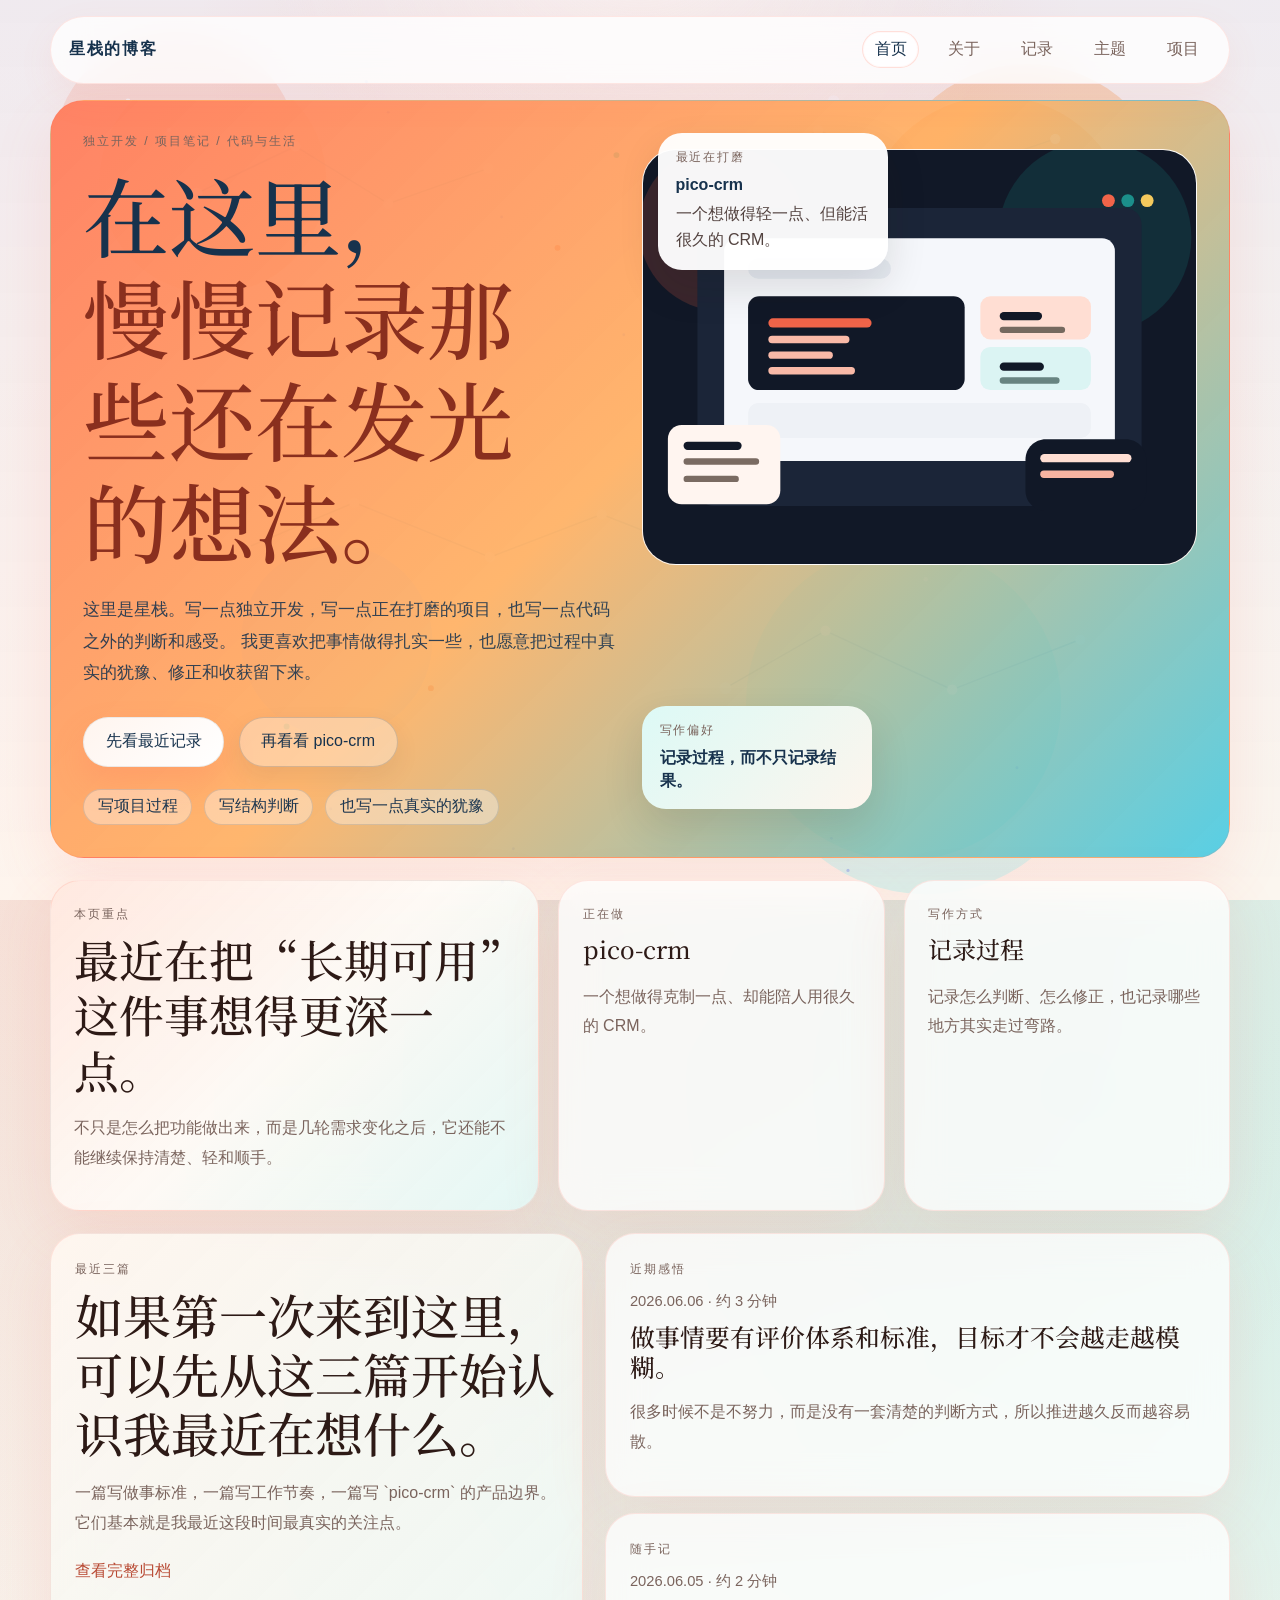
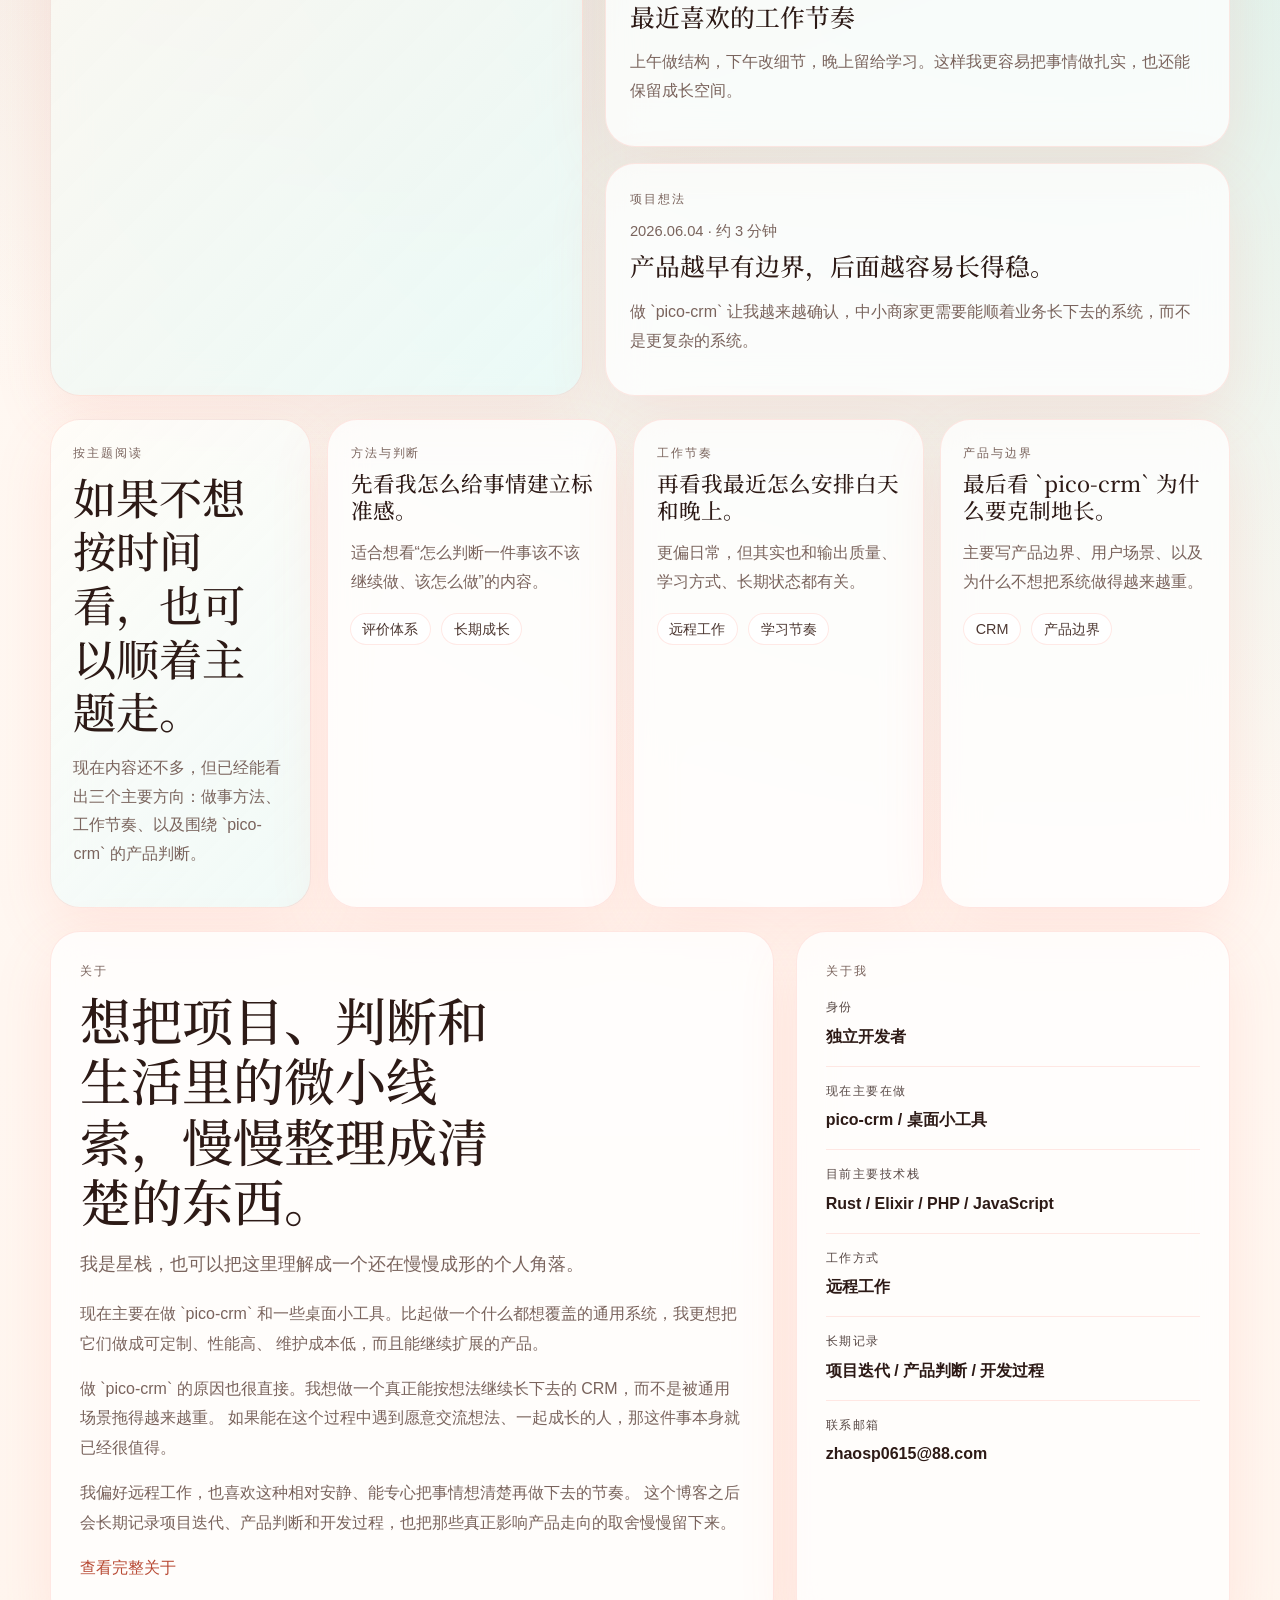
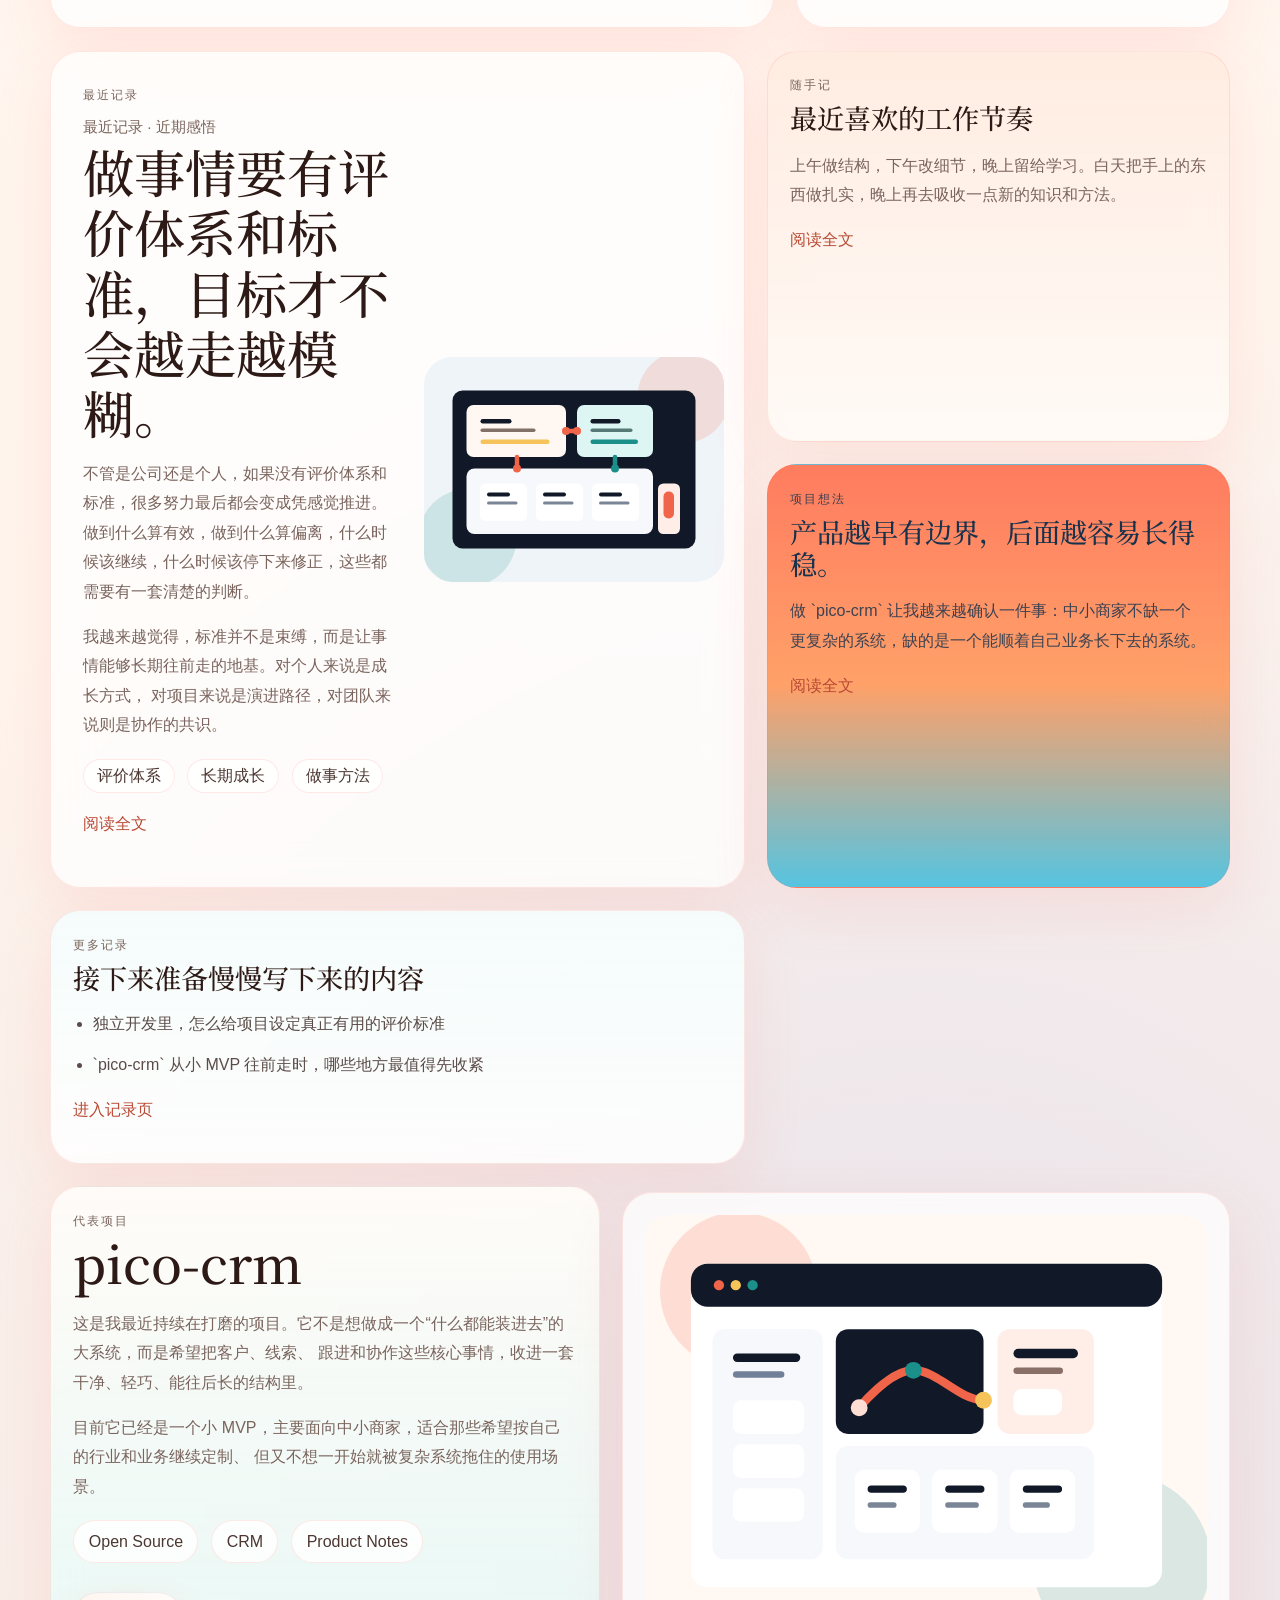
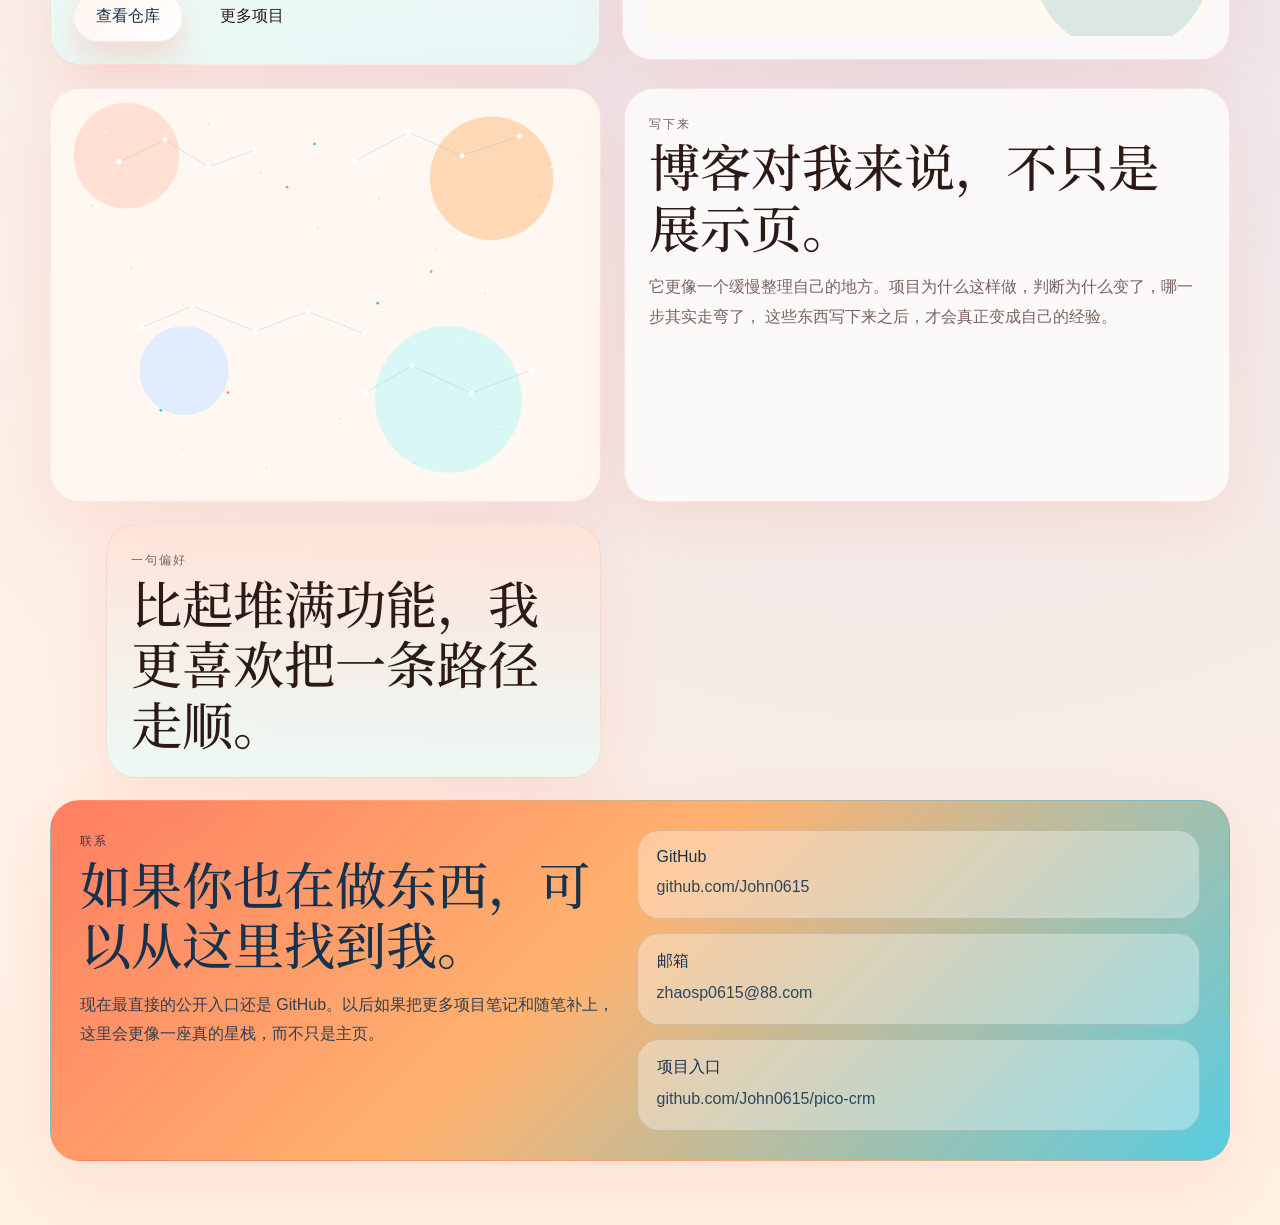
==== docs/index.html @ ecb3c275 "init" ====
<!DOCTYPE html>
<html lang="zh-CN">
<head>
  <meta charset="UTF-8">
  <meta name="viewport" content="width=device-width, initial-scale=1.0">
  <title>星栈的博客</title>
  <meta
    name="description"
    content="星栈的博客。记录独立开发、项目打磨、代码笔记，以及那些慢慢成形的产品想法。"
  >
  <meta name="theme-color" content="#ff7b5c">
  <meta property="og:title" content="星栈的博客">
  <meta property="og:description" content="独立开发、项目笔记、代码和生活碎片，慢慢堆成一座属于自己的星栈。">
  <meta property="og:type" content="website">
  <link rel="preconnect" href="https://fonts.googleapis.com">
  <link rel="preconnect" href="https://fonts.gstatic.com" crossorigin>
  <link href="https://fonts.googleapis.com/css2?family=IBM+Plex+Sans+SC:wght@400;500;700&family=Noto+Serif+SC:wght@400;500;700&display=swap" rel="stylesheet">
  <link rel="stylesheet" href="styles.css">
</head>
<body>
  <div class="background-sky" aria-hidden="true"></div>
  <div class="page-shell">
    <header class="site-header">
      <a class="brand" href="#top">星栈的博客</a>
      <nav class="site-nav" aria-label="Primary">
        <a href="index.html" aria-current="page">首页</a>
        <a href="about.html">关于</a>
        <a href="records.html">记录</a>
        <a href="topics.html">主题</a>
        <a href="projects.html">项目</a>
      </nav>
    </header>

    <section class="hero" id="top">
      <div class="hero-copy">
        <p class="eyebrow">独立开发 / 项目笔记 / 代码与生活</p>
        <h1>
          在这里，
          <span>慢慢记录那些还在发光的想法。</span>
        </h1>
        <p class="intro">
          这里是星栈。写一点独立开发，写一点正在打磨的项目，也写一点代码之外的判断和感受。
          我更喜欢把事情做得扎实一些，也愿意把过程中真实的犹豫、修正和收获留下来。
        </p>
        <div class="hero-actions">
          <a class="button primary" href="records.html">先看最近记录</a>
          <a class="button secondary" href="https://github.com/John0615/pico-crm">再看看 pico-crm</a>
        </div>
        <div class="hero-summary">
          <span>写项目过程</span>
          <span>写结构判断</span>
          <span>也写一点真实的犹豫</span>
        </div>
      </div>

      <div class="hero-scene">
        <div class="hero-image hero-image-main">
          <img src="assets/hero-studio.svg" alt="带有夜色氛围的开发工作台插画">
        </div>
        <div class="scene-note scene-note-top">
          <p>最近在打磨</p>
          <strong>pico-crm</strong>
          <span>一个想做得轻一点、但能活很久的 CRM。</span>
        </div>
        <div class="scene-note scene-note-bottom">
          <p>写作偏好</p>
          <strong>记录过程，而不只记录结果。</strong>
        </div>
      </div>
    </section>

    <main>
      <section class="focus-band">
        <article class="panel focus-card focus-card-primary">
          <p class="section-label">本页重点</p>
          <h2>最近在把“长期可用”这件事想得更深一点。</h2>
          <p>
            不只是怎么把功能做出来，而是几轮需求变化之后，它还能不能继续保持清楚、轻和顺手。
          </p>
        </article>

        <article class="panel focus-card">
          <p class="section-label">正在做</p>
          <h3>pico-crm</h3>
          <p>一个想做得克制一点、却能陪人用很久的 CRM。</p>
        </article>

        <article class="panel focus-card">
          <p class="section-label">写作方式</p>
          <h3>记录过程</h3>
          <p>记录怎么判断、怎么修正，也记录哪些地方其实走过弯路。</p>
        </article>
      </section>

      <section class="latest-grid">
        <article class="panel latest-lead">
          <p class="section-label">最近三篇</p>
          <h2>如果第一次来到这里，可以先从这三篇开始认识我最近在想什么。</h2>
          <p>
            一篇写做事标准，一篇写工作节奏，一篇写 `pico-crm` 的产品边界。它们基本就是我最近这段时间最真实的关注点。
          </p>
          <p class="section-link"><a href="records.html">查看完整归档</a></p>
        </article>

        <div class="latest-stack">
          <a class="panel latest-card" href="posts/evaluation-standards.html">
            <p class="section-label">近期感悟</p>
            <p class="latest-meta">2026.06.06 · 约 3 分钟</p>
            <h3>做事情要有评价体系和标准，目标才不会越走越模糊。</h3>
            <p>很多时候不是不努力，而是没有一套清楚的判断方式，所以推进越久反而越容易散。</p>
          </a>

          <a class="panel latest-card" href="posts/work-rhythm.html">
            <p class="section-label">随手记</p>
            <p class="latest-meta">2026.06.05 · 约 2 分钟</p>
            <h3>最近喜欢的工作节奏</h3>
            <p>上午做结构，下午改细节，晚上留给学习。这样我更容易把事情做扎实，也还能保留成长空间。</p>
          </a>

          <a class="panel latest-card" href="posts/product-boundaries.html">
            <p class="section-label">项目想法</p>
            <p class="latest-meta">2026.06.04 · 约 3 分钟</p>
            <h3>产品越早有边界，后面越容易长得稳。</h3>
            <p>做 `pico-crm` 让我越来越确认，中小商家更需要能顺着业务长下去的系统，而不是更复杂的系统。</p>
          </a>
        </div>
      </section>

      <section class="topic-grid">
        <article class="panel topic-intro">
          <p class="section-label">按主题阅读</p>
          <h2>如果不想按时间看，也可以顺着主题走。</h2>
          <p>
            现在内容还不多，但已经能看出三个主要方向：做事方法、工作节奏、以及围绕 `pico-crm` 的产品判断。
          </p>
        </article>

        <a class="panel topic-card" href="topics.html#topic-method">
          <p class="section-label">方法与判断</p>
          <h3>先看我怎么给事情建立标准感。</h3>
          <p>适合想看“怎么判断一件事该不该继续做、该怎么做”的内容。</p>
          <div class="topic-chip-row">
            <span>评价体系</span>
            <span>长期成长</span>
          </div>
        </a>

        <a class="panel topic-card" href="topics.html#topic-rhythm">
          <p class="section-label">工作节奏</p>
          <h3>再看我最近怎么安排白天和晚上。</h3>
          <p>更偏日常，但其实也和输出质量、学习方式、长期状态都有关。</p>
          <div class="topic-chip-row">
            <span>远程工作</span>
            <span>学习节奏</span>
          </div>
        </a>

        <a class="panel topic-card" href="topics.html#topic-product">
          <p class="section-label">产品与边界</p>
          <h3>最后看 `pico-crm` 为什么要克制地长。</h3>
          <p>主要写产品边界、用户场景、以及为什么不想把系统做得越来越重。</p>
          <div class="topic-chip-row">
            <span>CRM</span>
            <span>产品边界</span>
          </div>
        </a>
      </section>

      <section class="story-strip" id="about">
        <article class="panel intro-panel">
          <p class="section-label">关于</p>
          <h2>想把项目、判断和生活里的微小线索，慢慢整理成清楚的东西。</h2>
          <p class="about-lead">
            我是星栈，也可以把这里理解成一个还在慢慢成形的个人角落。
          </p>
          <p>
            现在主要在做 `pico-crm` 和一些桌面小工具。比起做一个什么都想覆盖的通用系统，我更想把它们做成可定制、性能高、
            维护成本低，而且能继续扩展的产品。
          </p>
          <p>
            做 `pico-crm` 的原因也很直接。我想做一个真正能按想法继续长下去的 CRM，而不是被通用场景拖得越来越重。
            如果能在这个过程中遇到愿意交流想法、一起成长的人，那这件事本身就已经很值得。
          </p>
          <p>
            我偏好远程工作，也喜欢这种相对安静、能专心把事情想清楚再做下去的节奏。
            这个博客之后会长期记录项目迭代、产品判断和开发过程，也把那些真正影响产品走向的取舍慢慢留下来。
          </p>
          <p class="section-link"><a href="about.html">查看完整关于</a></p>
        </article>

        <article class="panel aside-panel">
          <p class="section-label">关于我</p>
          <div class="about-meta">
            <div class="meta-item">
              <span class="meta-label">身份</span>
              <strong>独立开发者</strong>
            </div>
            <div class="meta-item">
              <span class="meta-label">现在主要在做</span>
              <strong>pico-crm / 桌面小工具</strong>
            </div>
            <div class="meta-item">
              <span class="meta-label">目前主要技术栈</span>
              <strong>Rust / Elixir / PHP / JavaScript</strong>
            </div>
            <div class="meta-item">
              <span class="meta-label">工作方式</span>
              <strong>远程工作</strong>
            </div>
            <div class="meta-item">
              <span class="meta-label">长期记录</span>
              <strong>项目迭代 / 产品判断 / 开发过程</strong>
            </div>
            <div class="meta-item">
              <span class="meta-label">联系邮箱</span>
              <strong><a href="mailto:zhaosp0615@88.com">zhaosp0615@88.com</a></strong>
            </div>
          </div>
        </article>
      </section>

      <section class="journal-layout" id="journal">
        <article class="panel journal-card journal-card-wide">
          <div class="journal-copy">
            <p class="section-label">最近记录</p>
            <p class="journal-meta">最近记录 · 近期感悟</p>
            <h2>做事情要有评价体系和标准，目标才不会越走越模糊。</h2>
            <p>
              不管是公司还是个人，如果没有评价体系和标准，很多努力最后都会变成凭感觉推进。
              做到什么算有效，做到什么算偏离，什么时候该继续，什么时候该停下来修正，这些都需要有一套清楚的判断。
            </p>
            <p>
              我越来越觉得，标准并不是束缚，而是让事情能够长期往前走的地基。对个人来说是成长方式，
              对项目来说是演进路径，对团队来说则是协作的共识。
            </p>
            <div class="journal-tags">
              <span>评价体系</span>
              <span>长期成长</span>
              <span>做事方法</span>
            </div>
            <p class="section-link"><a href="posts/evaluation-standards.html">阅读全文</a></p>
          </div>
          <div class="journal-media">
            <img src="assets/signal-flow.svg" alt="抽象的流程和信号连接插画">
          </div>
        </article>

        <article class="panel note-card note-card-warm">
          <p class="section-label">随手记</p>
          <h3>最近喜欢的工作节奏</h3>
          <p>上午做结构，下午改细节，晚上留给学习。白天把手上的东西做扎实，晚上再去吸收一点新的知识和方法。</p>
          <p class="section-link"><a href="posts/work-rhythm.html">阅读全文</a></p>
        </article>

        <article class="panel note-card note-card-dark">
          <p class="section-label">项目想法</p>
          <h3>产品越早有边界，后面越容易长得稳。</h3>
          <p>做 `pico-crm` 让我越来越确认一件事：中小商家不缺一个更复杂的系统，缺的是一个能顺着自己业务长下去的系统。</p>
          <p class="section-link"><a href="posts/product-boundaries.html">阅读全文</a></p>
        </article>

        <article class="panel note-card note-card-list">
          <p class="section-label">更多记录</p>
          <h3>接下来准备慢慢写下来的内容</h3>
          <ul class="record-list">
            <li>独立开发里，怎么给项目设定真正有用的评价标准</li>
            <li>`pico-crm` 从小 MVP 往前走时，哪些地方最值得先收紧</li>
          </ul>
          <p class="section-link"><a href="records.html">进入记录页</a></p>
        </article>
      </section>

      <section class="feature-layout" id="work">
        <article class="panel feature-copy">
          <p class="section-label">代表项目</p>
          <h2>pico-crm</h2>
          <p>
            这是我最近持续在打磨的项目。它不是想做成一个“什么都能装进去”的大系统，而是希望把客户、线索、
            跟进和协作这些核心事情，收进一套干净、轻巧、能往后长的结构里。
          </p>
          <p>
            目前它已经是一个小 MVP，主要面向中小商家，适合那些希望按自己的行业和业务继续定制、
            但又不想一开始就被复杂系统拖住的使用场景。
          </p>
          <div class="tag-row">
            <span>Open Source</span>
            <span>CRM</span>
            <span>Product Notes</span>
          </div>
          <div class="hero-actions">
            <a class="button primary" href="https://github.com/John0615/pico-crm">查看仓库</a>
            <a class="button secondary" href="https://github.com/John0615">更多项目</a>
          </div>
        </article>

        <article class="panel feature-media-card">
          <img src="assets/crm-board.svg" alt="带有产品界面感的 CRM 插画">
        </article>
      </section>

      <section class="mosaic-layout">
        <article class="panel mosaic-card mosaic-card-image">
          <img src="assets/starfield.svg" alt="星图风格的背景插画">
        </article>
        <article class="panel mosaic-card mosaic-card-text">
          <p class="section-label">写下来</p>
          <h2>博客对我来说，不只是展示页。</h2>
          <p>
            它更像一个缓慢整理自己的地方。项目为什么这样做，判断为什么变了，哪一步其实走弯了，
            这些东西写下来之后，才会真正变成自己的经验。
          </p>
        </article>
        <article class="panel mosaic-card mosaic-card-quote">
          <p class="section-label">一句偏好</p>
          <h2>比起堆满功能，我更喜欢把一条路径走顺。</h2>
        </article>
      </section>

      <section class="panel contact-panel" id="contact">
        <div class="contact-copy">
          <p class="section-label">联系</p>
          <h2>如果你也在做东西，可以从这里找到我。</h2>
          <p>
            现在最直接的公开入口还是 GitHub。以后如果把更多项目笔记和随笔补上，这里会更像一座真的星栈，而不只是主页。
          </p>
        </div>
        <div class="contact-links">
          <a href="https://github.com/John0615">
            <span class="contact-title">GitHub</span>
            <span class="contact-detail">github.com/John0615</span>
          </a>
          <a href="mailto:zhaosp0615@88.com">
            <span class="contact-title">邮箱</span>
            <span class="contact-detail">zhaosp0615@88.com</span>
          </a>
          <a href="https://github.com/John0615/pico-crm">
            <span class="contact-title">项目入口</span>
            <span class="contact-detail">github.com/John0615/pico-crm</span>
          </a>
        </div>
      </section>
    </main>
  </div>
</body>
</html>
---- docs/styles.css ----
:root {
  --bg: #fff7f1;
  --paper: rgba(255, 255, 255, 0.74);
  --paper-strong: rgba(255, 255, 255, 0.92);
  --line: rgba(255, 111, 89, 0.15);
  --text: #2d1a16;
  --muted: #7a645d;
  --muted-strong: #614c46;
  --accent: #ff6f59;
  --accent-soft: #ffe0d3;
  --ink: #17324d;
  --deep: #3d67f2;
  --teal: #1fc9be;
  --link: #b84a34;
  --link-hover: #94311f;
  --chip-ink: #4c3731;
  --focus-ring: rgba(61, 103, 242, 0.28);
  --shadow: 0 20px 60px rgba(255, 111, 89, 0.12);
}

* {
  box-sizing: border-box;
}

html {
  scroll-behavior: smooth;
}

body {
  margin: 0;
  min-height: 100vh;
  font-family: "IBM Plex Sans SC", sans-serif;
  color: var(--text);
  background:
    radial-gradient(circle at 14% 10%, rgba(255, 111, 89, 0.22), transparent 24%),
    radial-gradient(circle at 84% 18%, rgba(31, 201, 190, 0.2), transparent 28%),
    radial-gradient(circle at 72% 78%, rgba(61, 103, 242, 0.12), transparent 26%),
    linear-gradient(180deg, #fffaf4 0%, #fff7f1 44%, #fff0e4 100%);
}

body::before {
  content: "";
  position: fixed;
  inset: 0;
  background:
    radial-gradient(circle at 50% 0%, rgba(255, 146, 108, 0.18), transparent 40%),
    url("assets/starfield.svg") center top / min(1600px, 100%) auto no-repeat;
  opacity: 0.88;
  pointer-events: none;
  z-index: 0;
}

img {
  display: block;
  max-width: 100%;
}

a {
  color: inherit;
  text-underline-offset: 0.18em;
}

a:focus-visible {
  outline: 3px solid var(--focus-ring);
  outline-offset: 3px;
}

.background-sky {
  position: fixed;
  inset: 0;
  background:
    radial-gradient(circle at 50% -10%, rgba(255, 255, 255, 0.62), transparent 32%),
    linear-gradient(180deg, rgba(61, 103, 242, 0.08), rgba(255, 255, 255, 0));
  pointer-events: none;
  z-index: 0;
}

.page-shell {
  position: relative;
  z-index: 1;
  width: min(1180px, calc(100% - 2rem));
  margin: 0 auto;
  padding: 1rem 0 4rem;
}

.site-header {
  position: sticky;
  top: 1rem;
  z-index: 10;
  display: flex;
  align-items: center;
  justify-content: space-between;
  gap: 1rem;
  margin-bottom: 1rem;
  padding: 0.9rem 1.1rem;
  border: 1px solid var(--line);
  border-radius: 999px;
  background: rgba(255, 255, 255, 0.78);
  backdrop-filter: blur(18px);
  box-shadow: 0 14px 36px rgba(255, 111, 89, 0.08);
}

.brand {
  color: var(--ink);
  text-decoration: none;
  font-weight: 700;
  letter-spacing: 0.12em;
  transition: color 160ms ease;
}

.brand:hover {
  color: var(--deep);
}

.site-nav {
  display: flex;
  flex-wrap: wrap;
  gap: 1rem;
}

.site-nav a {
  display: inline-flex;
  align-items: center;
  min-height: 2.3rem;
  padding: 0.3rem 0.72rem;
  border: 1px solid transparent;
  border-radius: 999px;
  text-decoration: none;
  color: var(--muted);
  font-weight: 500;
  transition: color 160ms ease, background-color 160ms ease, border-color 160ms ease;
}

.site-nav a:hover {
  color: var(--ink);
  background: rgba(255, 255, 255, 0.72);
  border-color: rgba(255, 111, 89, 0.18);
}

.site-nav a[aria-current="page"] {
  color: var(--ink);
  background: rgba(255, 255, 255, 0.82);
  border-color: rgba(255, 111, 89, 0.22);
  box-shadow: inset 0 0 0 1px rgba(255, 111, 89, 0.04);
}

.hero,
.panel {
  border: 1px solid var(--line);
  background: var(--paper);
  box-shadow: var(--shadow);
  backdrop-filter: blur(18px);
}

.hero {
  display: grid;
  grid-template-columns: minmax(0, 0.98fr) minmax(340px, 1.02fr);
  gap: 1.6rem;
  padding: 2rem;
  border-radius: 34px;
  background:
    linear-gradient(135deg, rgba(255, 123, 92, 0.94), rgba(255, 173, 92, 0.88) 48%, rgba(56, 199, 226, 0.84)),
    url("assets/starfield.svg") center center / cover no-repeat;
  color: var(--ink);
}

.eyebrow,
.section-label,
.scene-note p {
  margin: 0;
  color: var(--muted);
  font-size: 0.77rem;
  line-height: 1.4;
  letter-spacing: 0.16em;
  text-transform: uppercase;
}

.hero h1,
.intro-panel h2,
.journal-copy h2,
.feature-copy h2,
.mosaic-card h2,
.contact-copy h2,
.note-card h3 {
  margin: 0;
}

.hero h1,
.intro-panel h2,
.journal-copy h2,
.feature-copy h2,
.mosaic-card h2,
.contact-copy h2,
.note-card h3 {
  font-family: "Noto Serif SC", serif;
  font-weight: 500;
  line-height: 1.18;
}

.hero h1 {
  margin-top: 0.9rem;
  max-width: 9ch;
  font-size: clamp(3rem, 8vw, 5.4rem);
}

.hero h1 span {
  color: #8a2f1e;
}

.intro,
.panel p,
.small-list li,
.contact-detail,
.tag-row span {
  color: var(--muted);
  line-height: 1.84;
}

.intro {
  max-width: 37rem;
  margin: 1.4rem 0 0;
  font-size: 1.06rem;
  color: rgba(23, 50, 77, 0.88);
}

.hero-actions {
  display: flex;
  flex-wrap: wrap;
  gap: 0.9rem;
  margin-top: 1.8rem;
}

.button {
  display: inline-flex;
  align-items: center;
  justify-content: center;
  min-height: 3rem;
  padding: 0.85rem 1.35rem;
  border-radius: 999px;
  border: 1px solid transparent;
  text-decoration: none;
  font-weight: 500;
  transition: transform 160ms ease, box-shadow 160ms ease, background-color 160ms ease, border-color 160ms ease, color 160ms ease;
}

.button:hover {
  transform: translateY(-2px);
}

.button.primary {
  background: linear-gradient(135deg, #fff5ef, #ffffff);
  color: var(--ink);
  border-color: rgba(23, 50, 77, 0.08);
  box-shadow: 0 16px 32px rgba(255, 118, 92, 0.24);
}

.button.primary:hover {
  border-color: rgba(23, 50, 77, 0.14);
  box-shadow: 0 18px 36px rgba(255, 118, 92, 0.3);
}

.hero .button.secondary {
  border-color: rgba(23, 50, 77, 0.18);
  background: rgba(255, 255, 255, 0.34);
  color: var(--ink);
  box-shadow: 0 10px 24px rgba(23, 50, 77, 0.08);
}

.hero .button.secondary:hover {
  background: rgba(255, 255, 255, 0.5);
  border-color: rgba(23, 50, 77, 0.24);
}

.hero-scene {
  position: relative;
  min-height: 520px;
  padding-top: 1rem;
}

.hero-image {
  overflow: hidden;
  border-radius: 34px;
  border: 1px solid rgba(255, 255, 255, 0.42);
  background: linear-gradient(180deg, rgba(255, 255, 255, 0.92), rgba(255, 240, 228, 0.88));
}

.hero-image-main {
  width: min(100%, 560px);
  margin-left: auto;
}

.hero-image img,
.journal-media img,
.feature-media-card img,
.mosaic-card-image img {
  width: 100%;
  height: auto;
}

.scene-note {
  position: absolute;
  max-width: 230px;
  padding: 1rem 1.1rem;
  border-radius: 24px;
  box-shadow: 0 18px 40px rgba(31, 24, 16, 0.12);
}

.scene-note strong,
.scene-note span {
  display: block;
}

.scene-note strong {
  margin-top: 0.45rem;
  line-height: 1.45;
}

.scene-note span {
  margin-top: 0.3rem;
  color: rgba(45, 26, 22, 0.82);
  line-height: 1.65;
}

.scene-note-top {
  top: 0;
  left: 1rem;
  background: rgba(255, 255, 255, 0.96);
}

.scene-note-bottom {
  bottom: 1rem;
  left: 0;
  background: linear-gradient(135deg, rgba(221, 252, 250, 0.96), rgba(255, 246, 238, 0.98));
}

.hero-summary {
  display: flex;
  flex-wrap: wrap;
  gap: 0.75rem;
  margin-top: 1.4rem;
}

.hero-summary span {
  display: inline-flex;
  align-items: center;
  min-height: 2.2rem;
  padding: 0.35rem 0.85rem;
  border-radius: 999px;
  background: rgba(255, 255, 255, 0.36);
  border: 1px solid rgba(23, 50, 77, 0.14);
  color: rgba(23, 50, 77, 0.96);
  font-weight: 500;
}

main {
  display: grid;
  gap: 1.4rem;
  margin-top: 1.4rem;
}

.focus-band {
  display: grid;
  grid-template-columns: minmax(0, 1.2fr) repeat(2, minmax(220px, 0.8fr));
  gap: 1.2rem;
}

.focus-card {
  padding: 1.35rem 1.45rem;
}

.focus-card-primary {
  background: linear-gradient(135deg, rgba(255, 232, 223, 0.96), rgba(255, 252, 248, 0.88) 48%, rgba(227, 251, 249, 0.84));
}

.focus-card h2,
.focus-card h3 {
  margin: 0.35rem 0 0;
  font-family: "Noto Serif SC", serif;
  font-weight: 500;
}

.focus-card h2 {
  font-size: clamp(1.8rem, 4vw, 2.8rem);
  line-height: 1.24;
}

.focus-card h3 {
  font-size: 1.5rem;
}

.latest-grid {
  display: grid;
  grid-template-columns: minmax(0, 0.92fr) minmax(0, 1.08fr);
  gap: 1.4rem;
}

.latest-lead,
.latest-card {
  padding: 1.5rem;
}

.latest-lead h2,
.latest-card h3 {
  margin: 0.35rem 0 0;
  font-family: "Noto Serif SC", serif;
  font-weight: 500;
  line-height: 1.22;
}

.latest-lead h2 {
  font-size: clamp(2rem, 4vw, 3rem);
}

.latest-card h3 {
  font-size: 1.55rem;
}

.latest-lead p,
.latest-card p {
  color: var(--muted);
  line-height: 1.84;
}

.latest-lead {
  background: linear-gradient(135deg, rgba(255, 247, 240, 0.92), rgba(232, 250, 248, 0.82));
}

.latest-lead .section-link {
  margin-top: 1.2rem;
}

.latest-stack {
  display: grid;
  gap: 1rem;
}

.latest-card {
  text-decoration: none;
  transition: transform 160ms ease, box-shadow 160ms ease, border-color 160ms ease, background-color 160ms ease;
}

.latest-card:hover {
  transform: translateY(-2px);
}

.latest-meta {
  margin: 0.45rem 0 0;
  color: rgba(45, 26, 22, 0.82);
  font-size: 0.92rem;
}

.topic-grid {
  display: grid;
  grid-template-columns: minmax(0, 0.9fr) repeat(3, minmax(0, 1fr));
  gap: 1rem;
}

.topic-intro,
.topic-card {
  padding: 1.4rem;
}

.topic-intro h2,
.topic-card h3 {
  margin: 0.35rem 0 0;
  font-family: "Noto Serif SC", serif;
  font-weight: 500;
  line-height: 1.24;
}

.topic-intro h2 {
  font-size: clamp(1.9rem, 4vw, 2.7rem);
}

.topic-card h3 {
  font-size: 1.35rem;
}

.topic-intro p,
.topic-card p {
  color: var(--muted);
  line-height: 1.8;
}

.topic-intro {
  background: linear-gradient(135deg, rgba(255, 252, 248, 0.94), rgba(238, 251, 249, 0.84));
}

.topic-card {
  text-decoration: none;
  transition: transform 160ms ease, box-shadow 160ms ease, border-color 160ms ease, background-color 160ms ease;
}

.topic-card:hover {
  transform: translateY(-2px);
}

.topic-chip-row {
  display: flex;
  flex-wrap: wrap;
  gap: 0.65rem;
  margin-top: 1rem;
}

.topic-chip-row span {
  display: inline-flex;
  align-items: center;
  min-height: 2rem;
  padding: 0.28rem 0.72rem;
  border-radius: 999px;
  border: 1px solid var(--line);
  background: rgba(255, 255, 255, 0.82);
  color: var(--chip-ink);
  font-size: 0.9rem;
  font-weight: 500;
}

.story-strip {
  display: grid;
  grid-template-columns: minmax(0, 1.25fr) minmax(260px, 0.75fr);
  gap: 1.4rem;
}

.panel {
  border-radius: 30px;
}

.intro-panel,
.aside-panel,
.contact-panel {
  padding: 1.8rem;
}

.intro-panel h2,
.journal-copy h2,
.feature-copy h2,
.mosaic-card h2,
.contact-copy h2 {
  font-size: clamp(2rem, 4vw, 3.4rem);
}

.intro-panel h2 {
  max-width: 15ch;
  margin-top: 0.35rem;
}

.about-lead {
  color: var(--text);
  font-size: 1.12rem;
  line-height: 1.88;
}

.about-meta {
  display: grid;
  gap: 1rem;
  margin-top: 1rem;
}

.meta-item {
  padding-top: 1rem;
  border-top: 1px solid var(--line);
}

.meta-item:first-child {
  padding-top: 0;
  border-top: 0;
}

.meta-label {
  display: block;
  margin-bottom: 0.4rem;
  color: rgba(45, 26, 22, 0.8);
  font-size: 0.78rem;
  letter-spacing: 0.12em;
  text-transform: uppercase;
}

.meta-item strong {
  display: block;
  line-height: 1.7;
}

.meta-item a {
  text-decoration: none;
  transition: color 160ms ease;
}

.meta-item a:hover {
  color: var(--link);
}

.section-link {
  margin-top: 1rem;
}

.section-link a {
  color: var(--link);
  font-weight: 500;
  text-decoration: none;
  transition: color 160ms ease;
}

.section-link a:hover {
  color: var(--link-hover);
}

.journal-layout {
  display: grid;
  grid-template-columns: minmax(0, 1.2fr) minmax(260px, 0.8fr);
  gap: 1.4rem;
}

.journal-card-wide {
  display: grid;
  grid-template-columns: minmax(0, 1.05fr) minmax(280px, 0.95fr);
  gap: 1.4rem;
  align-items: center;
  grid-row: span 2;
  padding: 1.2rem;
}

.journal-copy {
  padding: 0.8rem 0.6rem 0.8rem 0.8rem;
}

.journal-meta {
  margin: 0.4rem 0 0;
  color: rgba(45, 26, 22, 0.82);
  font-size: 0.95rem;
}

.journal-media {
  overflow: hidden;
  border-radius: 28px;
}

.journal-tags {
  display: flex;
  flex-wrap: wrap;
  gap: 0.8rem;
  margin-top: 1.2rem;
}

.journal-tags span {
  display: inline-flex;
  align-items: center;
  min-height: 2.15rem;
  padding: 0.3rem 0.8rem;
  border-radius: 999px;
  background: rgba(255, 255, 255, 0.82);
  border: 1px solid var(--line);
  color: var(--chip-ink);
  font-weight: 500;
}

.note-card {
  padding: 1.4rem;
}

.note-card h3 {
  margin-top: 0.35rem;
  font-size: 1.7rem;
}

.note-card-warm {
  background: linear-gradient(180deg, rgba(255, 235, 224, 0.94), rgba(255, 251, 247, 0.86));
}

.note-card-dark {
  background: linear-gradient(180deg, rgba(255, 121, 92, 0.98), rgba(255, 156, 97, 0.95) 52%, rgba(72, 192, 223, 0.92));
  color: var(--ink);
}

.note-card-dark p,
.note-card-dark .section-label {
  color: rgba(23, 50, 77, 0.84);
}

.note-card-list {
  background: linear-gradient(180deg, rgba(244, 253, 252, 0.94), rgba(255, 255, 255, 0.86));
}

.record-list {
  display: grid;
  gap: 0.8rem;
  margin: 1rem 0 0;
  padding-left: 1.2rem;
  color: rgba(45, 26, 22, 0.78);
  line-height: 1.76;
}

.page-main {
  display: grid;
  gap: 1.4rem;
  margin-top: 1.4rem;
}

.page-hero,
.page-panel {
  border: 1px solid var(--line);
  border-radius: 30px;
  background: var(--paper);
  box-shadow: var(--shadow);
  backdrop-filter: blur(18px);
}

.page-hero {
  padding: 1.8rem;
  background:
    linear-gradient(135deg, rgba(255, 123, 92, 0.94), rgba(255, 181, 95, 0.88) 48%, rgba(52, 197, 224, 0.82)),
    url("assets/starfield.svg") center center / cover no-repeat;
  color: var(--ink);
}

.page-hero p {
  color: rgba(23, 50, 77, 0.88);
}

.page-hero h1,
.page-panel h2,
.page-panel h3 {
  margin: 0.35rem 0 0;
  font-family: "Noto Serif SC", serif;
  font-weight: 500;
  line-height: 1.2;
}

.page-hero h1 {
  font-size: clamp(2.5rem, 6vw, 4.2rem);
}

.page-panel {
  padding: 1.6rem;
}

.page-grid {
  display: grid;
  grid-template-columns: minmax(0, 1.2fr) minmax(280px, 0.8fr);
  gap: 1.4rem;
}

.page-stack {
  display: grid;
  gap: 1.4rem;
}

.entry-list {
  display: grid;
  gap: 1rem;
}

.archive-overview {
  display: grid;
  grid-template-columns: minmax(0, 1.1fr) minmax(280px, 0.9fr);
  gap: 1.2rem;
}

.archive-intro,
.archive-side {
  padding: 1.5rem;
}

.archive-intro h2,
.archive-side h3 {
  margin: 0.35rem 0 0;
  font-family: "Noto Serif SC", serif;
  font-weight: 500;
  line-height: 1.22;
}

.archive-intro h2 {
  font-size: clamp(1.9rem, 4vw, 3rem);
}

.archive-side h3 {
  font-size: 1.5rem;
}

.archive-intro p,
.archive-side p,
.archive-side li {
  color: var(--muted);
  line-height: 1.84;
}

.archive-stats {
  display: grid;
  grid-template-columns: repeat(3, minmax(0, 1fr));
  gap: 0.9rem;
  margin-top: 1.2rem;
}

.archive-stat {
  padding: 1rem 1.05rem;
  border-radius: 24px;
  border: 1px solid var(--line);
  background: rgba(255, 255, 255, 0.68);
}

.archive-stat strong,
.archive-stat span {
  display: block;
}

.archive-stat strong {
  font-family: "Noto Serif SC", serif;
  font-size: 1.45rem;
  font-weight: 500;
}

.archive-stat span {
  margin-top: 0.35rem;
  color: rgba(45, 26, 22, 0.74);
}

.archive-side ul {
  margin: 1rem 0 0;
  padding-left: 1.1rem;
}

.archive-topics {
  display: grid;
  grid-template-columns: repeat(3, minmax(0, 1fr));
  gap: 1rem;
}

.archive-topic-card {
  padding: 1.25rem;
  text-decoration: none;
  transition: transform 160ms ease, box-shadow 160ms ease, border-color 160ms ease, background-color 160ms ease;
}

.archive-topic-card h3 {
  margin: 0.35rem 0 0;
  font-family: "Noto Serif SC", serif;
  font-size: 1.35rem;
  font-weight: 500;
  line-height: 1.3;
}

.archive-topic-card p {
  color: var(--muted);
  line-height: 1.8;
}

.archive-topic-card:hover {
  transform: translateY(-2px);
}

.entry-card {
  padding: 1.2rem;
  border-radius: 24px;
  border: 1px solid var(--line);
  background: rgba(255, 255, 255, 0.72);
  scroll-margin-top: 6rem;
}

.entry-meta {
  margin: 0.4rem 0 0;
  color: rgba(45, 26, 22, 0.82);
  font-size: 0.95rem;
}

.entry-tags {
  display: flex;
  flex-wrap: wrap;
  gap: 0.7rem;
  margin-top: 1rem;
}

.entry-tags span {
  display: inline-flex;
  align-items: center;
  min-height: 2rem;
  padding: 0.25rem 0.7rem;
  border-radius: 999px;
  border: 1px solid var(--line);
  background: rgba(255, 255, 255, 0.84);
  color: var(--chip-ink);
  font-weight: 500;
}

.entry-card h2 a,
.entry-card h3 a {
  text-decoration: none;
}

.entry-card h2 a:hover,
.entry-card h3 a:hover,
.entry-footer a:hover,
.page-note-list a:hover,
.article-backlink:hover {
  color: var(--link);
}

.latest-card:hover,
.topic-card:hover,
.archive-topic-card:hover {
  border-color: rgba(255, 111, 89, 0.24);
  box-shadow: 0 18px 38px rgba(255, 111, 89, 0.14);
}

.entry-footer {
  margin-top: 1rem;
}

.entry-footer a,
.page-note-list a,
.article-backlink {
  color: var(--ink);
  text-decoration: none;
  transition: color 160ms ease;
}

.page-note-list {
  display: grid;
  gap: 0.9rem;
  margin: 1rem 0 0;
  padding-left: 1.1rem;
  color: rgba(45, 26, 22, 0.78);
  line-height: 1.76;
}

.article-layout {
  display: grid;
  grid-template-columns: minmax(0, 1.08fr) minmax(280px, 0.54fr);
  gap: 1.4rem;
  align-items: start;
}

.article-main,
.article-aside {
  display: grid;
  gap: 1.4rem;
}

.article-header,
.article-cover,
.article-prose,
.article-side-card {
  border: 1px solid var(--line);
  border-radius: 30px;
  background: var(--paper);
  box-shadow: var(--shadow);
  backdrop-filter: blur(18px);
}

.article-header,
.article-prose,
.article-side-card {
  padding: 1.6rem;
}

.article-cover {
  overflow: hidden;
}

.article-cover img {
  width: 100%;
  height: auto;
}

.article-kicker,
.article-meta {
  margin: 0;
  color: var(--muted);
}

.article-meta {
  margin-top: 0.7rem;
  font-size: 0.95rem;
  letter-spacing: 0.02em;
  line-height: 1.7;
}

.article-meta strong {
  color: var(--text);
  font-weight: 500;
}

.article-meta span {
  color: rgba(45, 26, 22, 0.8);
}

.article-meta-divider {
  padding: 0 0.45rem;
  color: rgba(122, 100, 93, 0.55);
}

.article-kicker {
  font-size: 0.82rem;
  letter-spacing: 0.14em;
  text-transform: uppercase;
}

.article-header h1 {
  margin: 0.45rem 0 0;
  font-family: "Noto Serif SC", serif;
  font-size: clamp(2.2rem, 5vw, 4rem);
  line-height: 1.18;
  font-weight: 500;
}

.article-summary {
  margin: 1rem 0 0;
  font-size: 1.06rem;
  line-height: 1.9;
  color: var(--text);
}

.article-chip-row {
  display: flex;
  flex-wrap: wrap;
  gap: 0.75rem;
  margin-top: 1.2rem;
}

.article-chip-row span {
  display: inline-flex;
  align-items: center;
  min-height: 2.1rem;
  padding: 0.3rem 0.8rem;
  border-radius: 999px;
  border: 1px solid var(--line);
  background: rgba(255, 255, 255, 0.82);
  color: var(--chip-ink);
  font-weight: 500;
}

.article-prose {
  font-size: 1rem;
  line-height: 1.92;
}

.article-prose p {
  margin: 0;
  color: var(--text);
}

.article-prose p + p,
.article-prose ul + p,
.article-prose h2 + p,
.article-prose blockquote + p,
.article-prose p + h2,
.article-prose p + ul {
  margin-top: 1rem;
}

.article-prose h2 {
  margin: 0;
  font-family: "Noto Serif SC", serif;
  font-size: 1.8rem;
  font-weight: 500;
  line-height: 1.3;
}

.article-prose ul {
  margin: 0;
  padding-left: 1.2rem;
  color: var(--muted);
}

.article-prose li + li {
  margin-top: 0.5rem;
}

.article-prose blockquote {
  margin: 1.1rem 0 0;
  padding: 1rem 1.1rem;
  border-left: 4px solid var(--accent);
  border-radius: 18px;
  background: linear-gradient(135deg, rgba(255, 232, 223, 0.82), rgba(232, 250, 248, 0.76));
  color: var(--text);
}

.article-side-card h3 {
  margin: 0.35rem 0 0;
  font-family: "Noto Serif SC", serif;
  font-size: 1.5rem;
  font-weight: 500;
}

.article-side-card p,
.article-side-card li {
  color: rgba(45, 26, 22, 0.78);
  line-height: 1.8;
}

.article-side-card ul {
  margin: 1rem 0 0;
  padding-left: 1.1rem;
}

.article-backlink {
  display: inline-flex;
  margin-top: 1rem;
}

.article-pager {
  display: grid;
  grid-template-columns: repeat(2, minmax(0, 1fr));
  gap: 1rem;
}

.article-pager a,
.article-pager-static {
  min-height: 100%;
  padding: 1.3rem;
  border: 1px solid var(--line);
  border-radius: 26px;
  background: rgba(255, 255, 255, 0.76);
  box-shadow: var(--shadow);
  backdrop-filter: blur(18px);
  text-decoration: none;
}

.article-pager a {
  transition: transform 160ms ease, box-shadow 160ms ease, border-color 160ms ease, background-color 160ms ease;
}

.article-pager a:hover {
  transform: translateY(-2px);
  background: rgba(255, 255, 255, 0.9);
  border-color: rgba(255, 111, 89, 0.24);
  box-shadow: 0 18px 38px rgba(255, 111, 89, 0.14);
}

.article-pager-label,
.article-pager-static .section-label {
  display: block;
  margin: 0;
  color: rgba(45, 26, 22, 0.8);
  font-size: 0.78rem;
  letter-spacing: 0.14em;
  text-transform: uppercase;
}

.article-pager-title {
  display: block;
  margin-top: 0.45rem;
  font-family: "Noto Serif SC", serif;
  font-size: 1.35rem;
  line-height: 1.35;
}

.article-pager-note {
  display: block;
  margin-top: 0.7rem;
  color: rgba(45, 26, 22, 0.84);
  line-height: 1.75;
}

.feature-layout {
  display: grid;
  grid-template-columns: minmax(0, 0.95fr) minmax(340px, 1.05fr);
  gap: 1.4rem;
  align-items: center;
}

.feature-copy,
.feature-media-card {
  padding: 1.4rem;
}

.feature-copy {
  background: linear-gradient(180deg, rgba(255, 252, 248, 0.94), rgba(230, 251, 248, 0.82));
}

.feature-media-card {
  overflow: hidden;
}

.tag-row {
  display: flex;
  flex-wrap: wrap;
  gap: 0.8rem;
  margin-top: 1.2rem;
}

.tag-row span {
  display: inline-flex;
  align-items: center;
  min-height: 2.3rem;
  padding: 0.35rem 0.9rem;
  border-radius: 999px;
  background: rgba(255, 255, 255, 0.84);
  border: 1px solid var(--line);
  color: var(--chip-ink);
  font-weight: 500;
}

.mosaic-layout {
  display: grid;
  grid-template-columns: 1fr 1.1fr;
  gap: 1.4rem;
}

.mosaic-card {
  padding: 1.5rem;
}

.mosaic-card-image {
  padding: 0;
  overflow: hidden;
}

.mosaic-card-image img {
  min-height: 100%;
  object-fit: cover;
}

.mosaic-card-quote {
  margin-left: 3.5rem;
  background: linear-gradient(180deg, rgba(255, 226, 214, 0.82), rgba(233, 250, 248, 0.84));
}

.contact-panel {
  display: grid;
  grid-template-columns: minmax(0, 0.95fr) minmax(320px, 1fr);
  gap: 1.4rem;
  background: linear-gradient(135deg, rgba(255, 121, 92, 0.96), rgba(255, 171, 98, 0.9) 45%, rgba(55, 197, 224, 0.84));
  color: var(--ink);
}

.contact-panel .section-label,
.contact-panel p,
.contact-detail {
  color: rgba(23, 50, 77, 0.88);
}

.contact-links {
  display: grid;
  gap: 0.9rem;
}

.contact-links a {
  display: block;
  padding: 1.05rem 1.15rem;
  border-radius: 22px;
  background: rgba(255, 255, 255, 0.34);
  border: 1px solid rgba(23, 50, 77, 0.14);
  color: var(--ink);
  text-decoration: none;
  transition: transform 160ms ease, box-shadow 160ms ease, border-color 160ms ease, background-color 160ms ease;
}

.contact-links a:hover {
  transform: translateY(-2px);
  background: rgba(255, 255, 255, 0.48);
  border-color: rgba(23, 50, 77, 0.22);
  box-shadow: 0 16px 34px rgba(23, 50, 77, 0.12);
}

.contact-title {
  display: block;
  margin-bottom: 0.35rem;
}

@media (max-width: 1040px) {
  .hero,
  .focus-band,
  .latest-grid,
  .topic-grid,
  .story-strip,
  .journal-layout,
  .journal-card-wide,
  .archive-overview,
  .archive-topics,
  .feature-layout,
  .mosaic-layout,
  .contact-panel,
  .page-grid,
  .article-layout {
    grid-template-columns: 1fr;
  }

  .archive-stats,
  .article-pager {
    grid-template-columns: 1fr;
  }

  .hero-scene {
    min-height: auto;
  }

  .hero-image-main {
    width: 100%;
  }

  .scene-note {
    position: static;
    max-width: none;
    margin-top: 1rem;
  }

  .mosaic-card-quote {
    margin-left: 0;
  }
}

@media (max-width: 760px) {
  .page-shell {
    width: min(100% - 1rem, 1180px);
    padding-top: 0.75rem;
  }

  .site-header {
    position: static;
    flex-direction: column;
    align-items: flex-start;
    border-radius: 28px;
  }

  .hero,
  .page-hero,
  .intro-panel,
  .aside-panel,
  .focus-card,
  .feature-copy,
  .feature-media-card,
  .contact-panel,
  .page-panel {
    padding: 1.25rem;
  }

  .journal-card-wide,
  .note-card,
  .mosaic-card {
    padding: 1.1rem;
  }

  .hero h1 {
    max-width: none;
    font-size: clamp(2.6rem, 16vw, 4.4rem);
  }
}
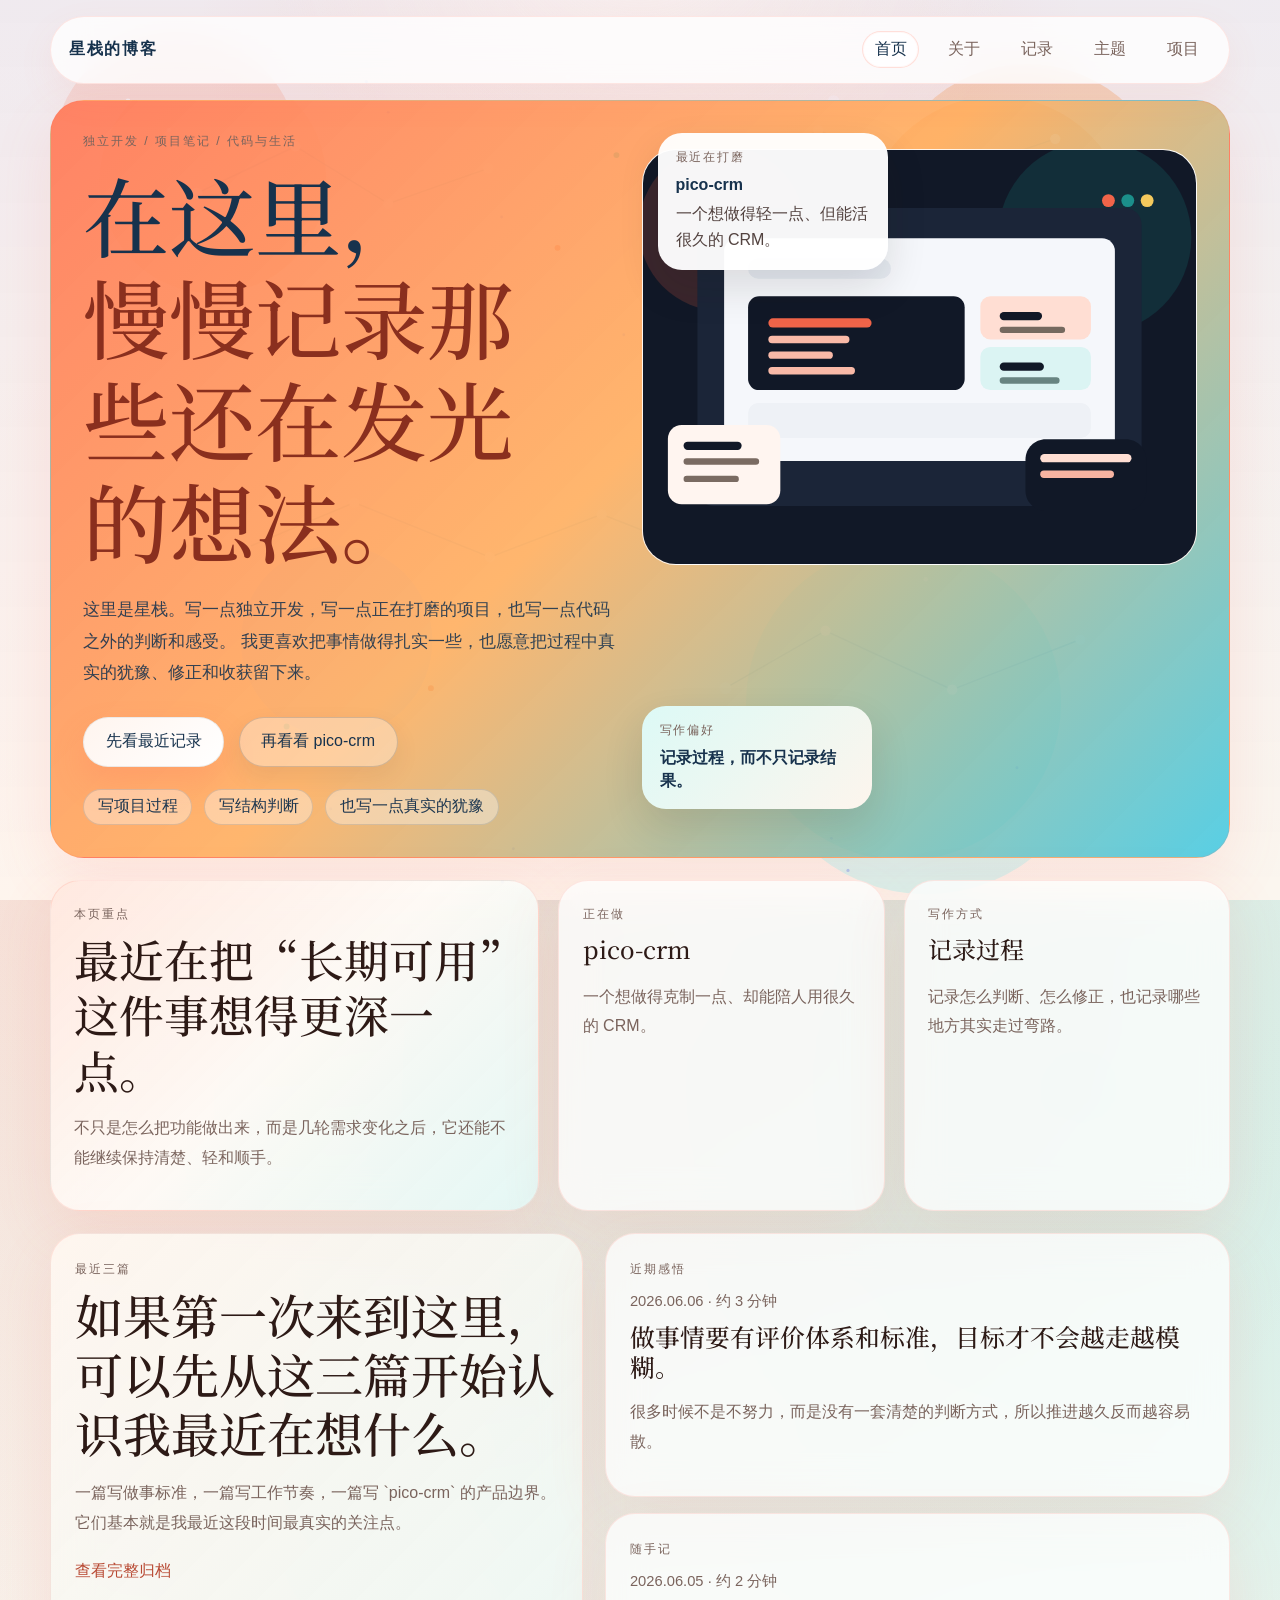
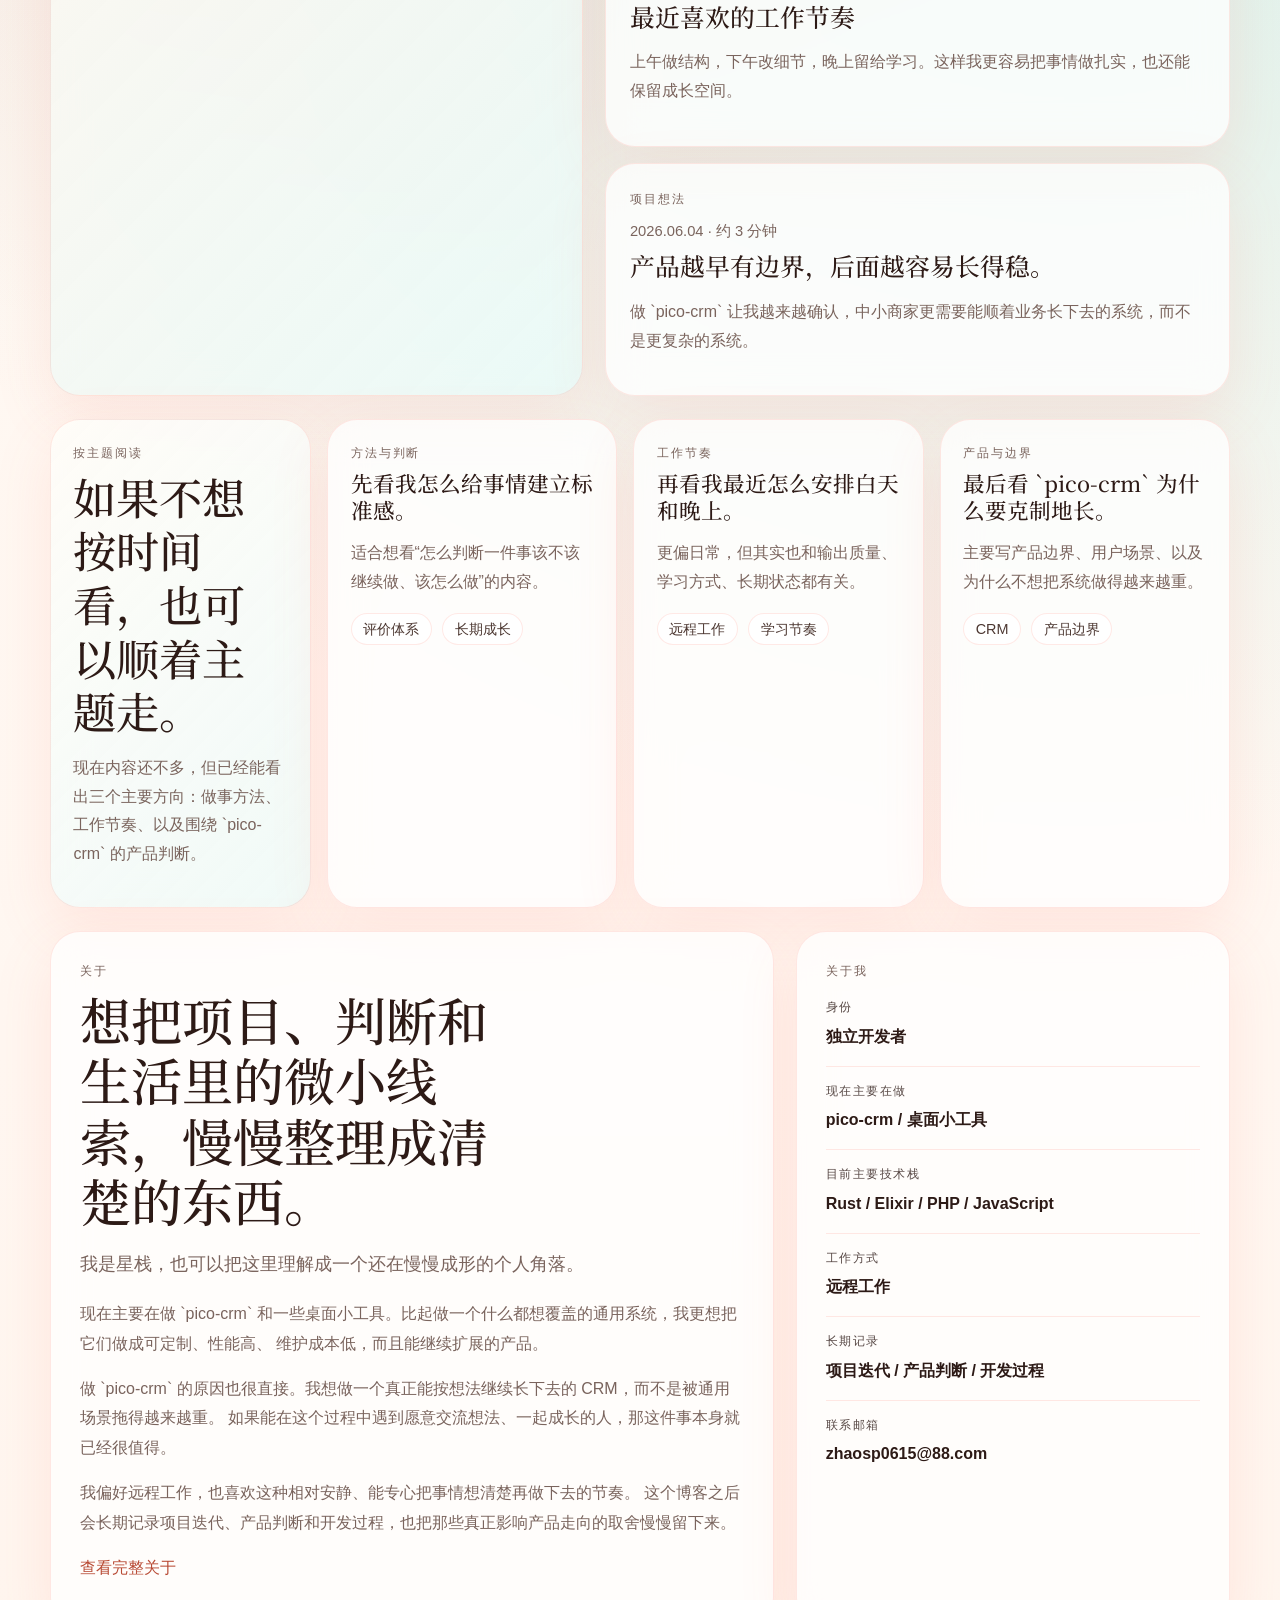
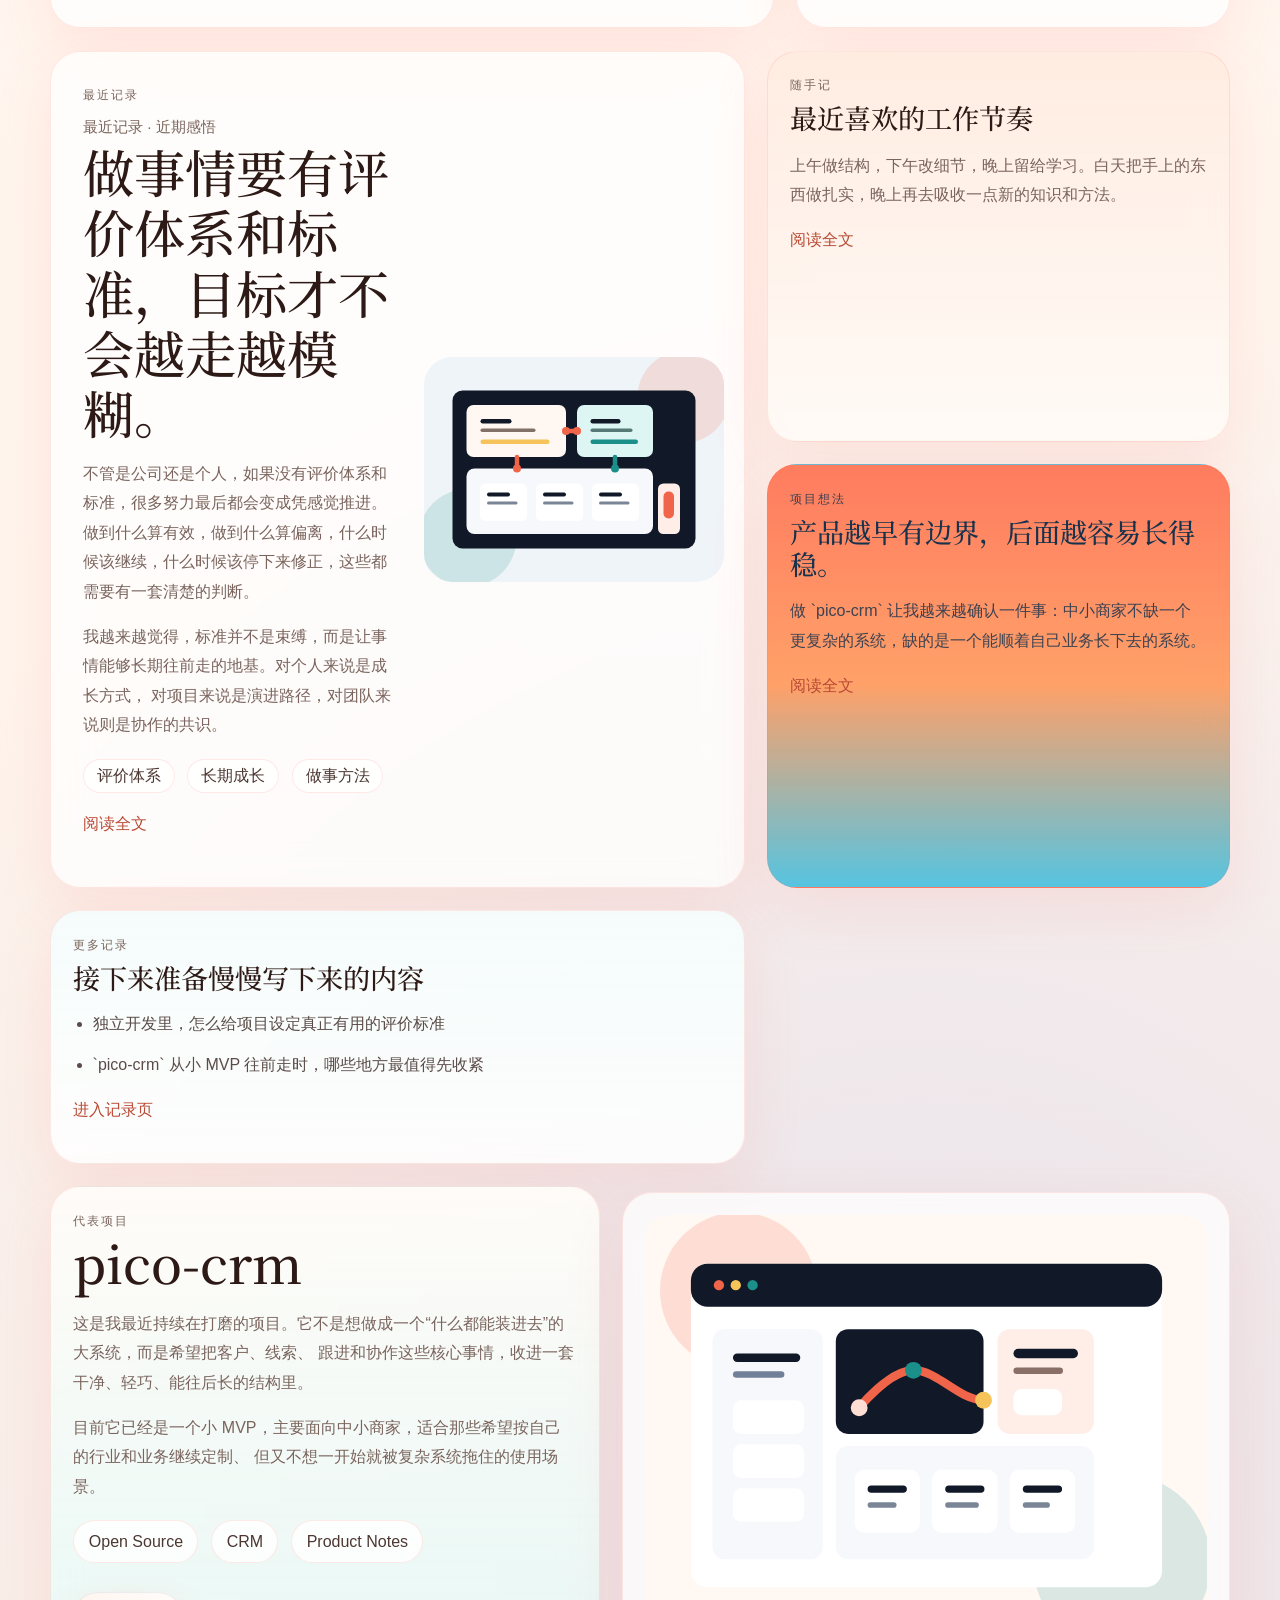
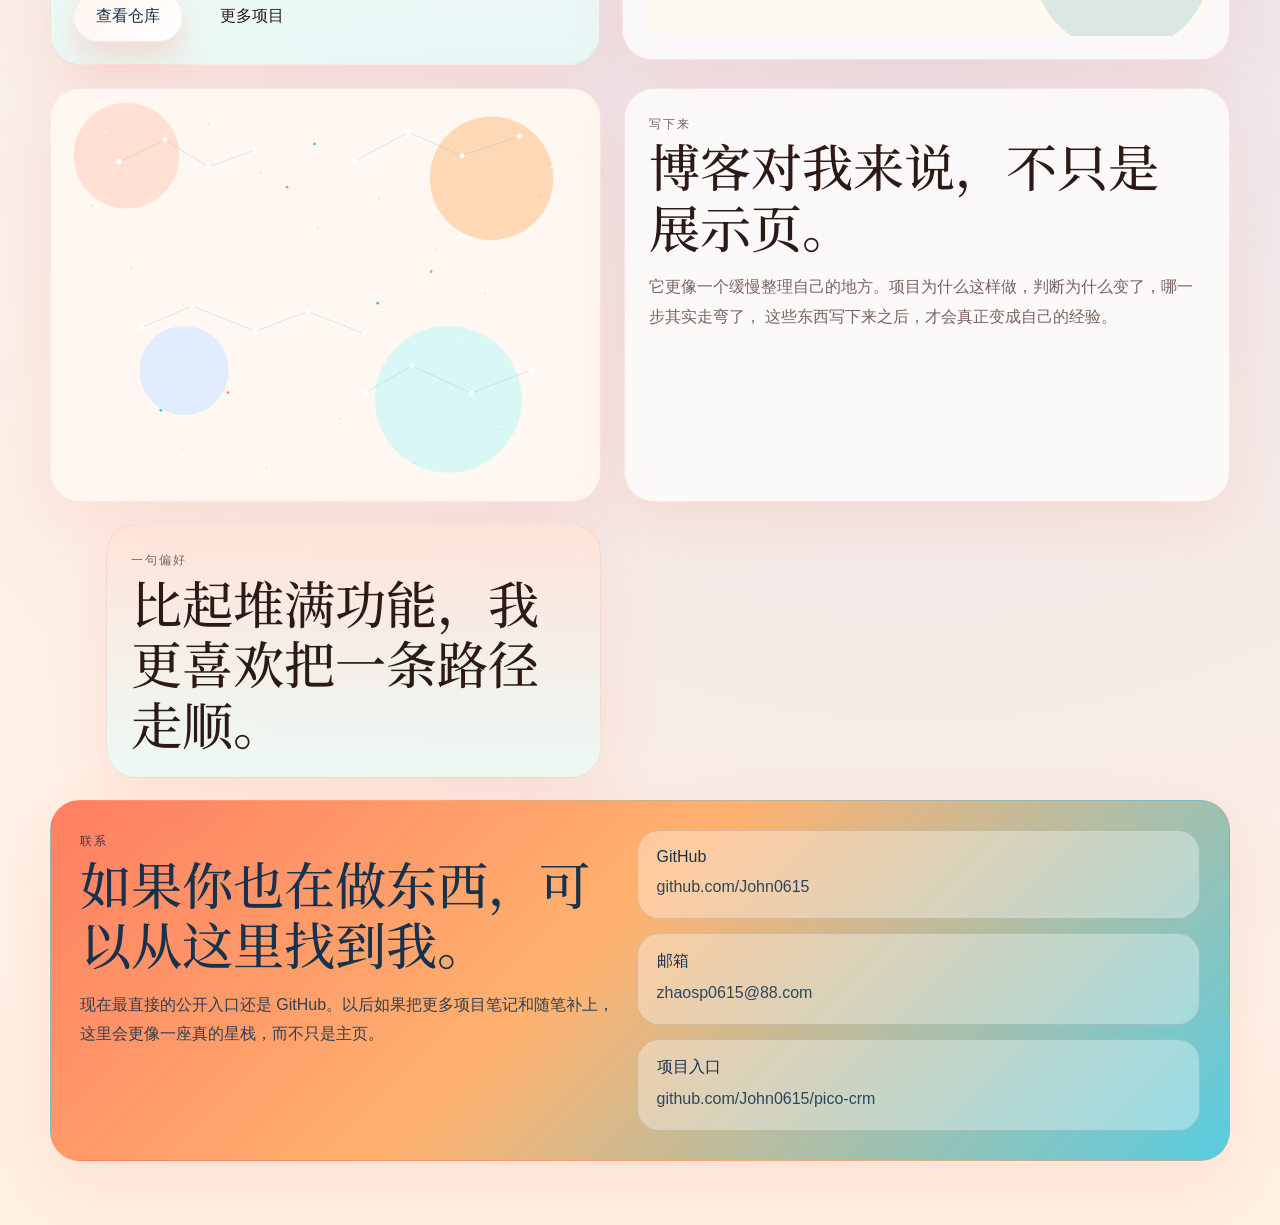
==== commit bee5356c: "add favicon" ====
--- a/docs/index.html
+++ b/docs/index.html
@@ -9,6 +9,7 @@
     content="星栈的博客。记录独立开发、项目打磨、代码笔记，以及那些慢慢成形的产品想法。"
   >
   <meta name="theme-color" content="#ff7b5c">
+  <link rel="icon" type="image/svg+xml" href="favicon.svg">
   <meta property="og:title" content="星栈的博客">
   <meta property="og:description" content="独立开发、项目笔记、代码和生活碎片，慢慢堆成一座属于自己的星栈。">
   <meta property="og:type" content="website">
